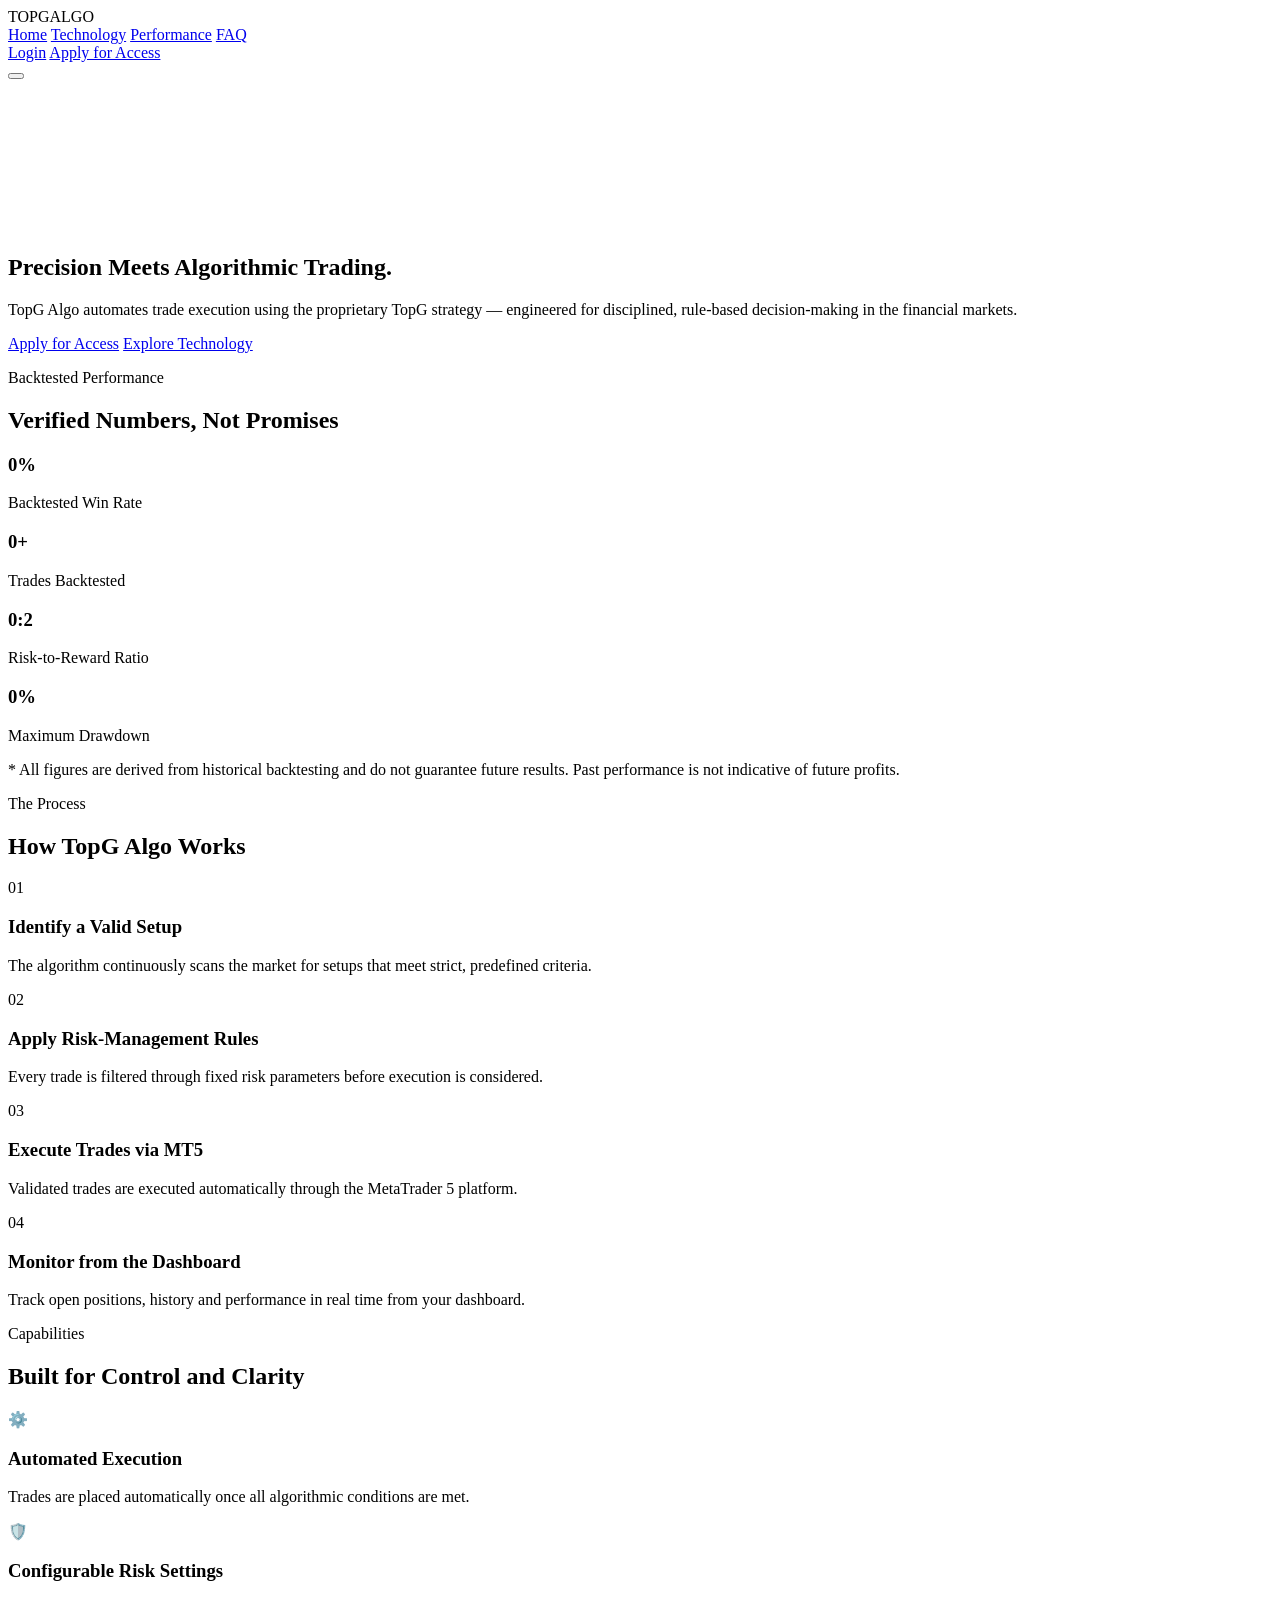
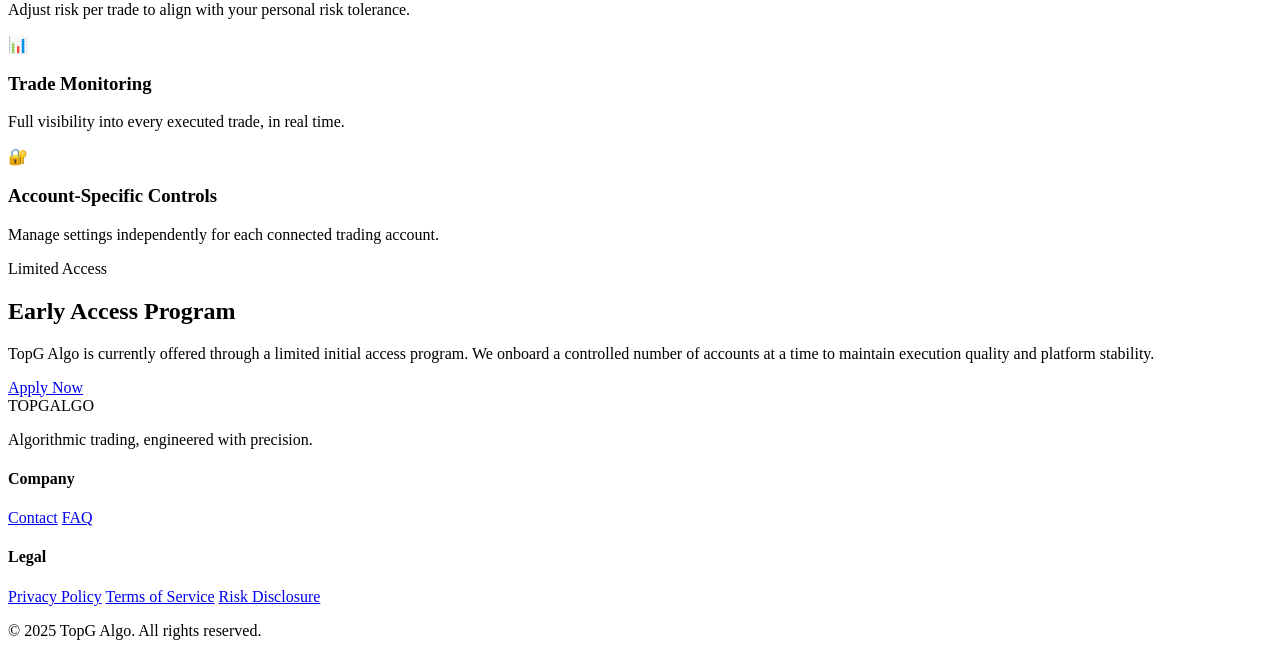
==== index.html @ c68fd4d6 "Create index.html" ====
<!DOCTYPE html>
<html lang="en">
<head>
<meta charset="UTF-8">
<meta name="viewport" content="width=device-width, initial-scale=1.0">
<title>TopG Algo — Precision Meets Algorithmic Trading</title>
<link rel="stylesheet" href="style.css">
<link rel="preconnect" href="https://fonts.googleapis.com">
<link href="https://fonts.googleapis.com/css2?family=Inter:wght@400;500;600;700;800&display=swap" rel="stylesheet">
</head>
<body>

<!-- ===== Navigation ===== -->
<header class="navbar" id="navbar">
  <div class="container nav-container">
    <div class="logo">TOPG<span>ALGO</span></div>

    <nav class="nav-links" id="navLinks">
      <a href="#home">Home</a>
      <a href="#technology">Technology</a>
      <a href="#performance">Performance</a>
      <a href="#faq">FAQ</a>
    </nav>

    <div class="nav-buttons">
      <a href="#" class="btn btn-ghost">Login</a>
      <a href="#access" class="btn btn-primary">Apply for Access</a>
    </div>

    <button class="hamburger" id="hamburger" aria-label="Menu">
      <span></span><span></span><span></span>
    </button>
  </div>
</header>

<!-- ===== Hero Section ===== -->
<section class="hero" id="home">
  <canvas id="chartCanvas"></canvas>
  <div class="hero-overlay"></div>
  <div class="container hero-content">
    <h1 class="hero-title">Precision Meets <span>Algorithmic Trading.</span></h1>
    <p class="hero-subtitle">
      TopG Algo automates trade execution using the proprietary TopG strategy —
      engineered for disciplined, rule-based decision-making in the financial markets.
    </p>
    <div class="hero-buttons">
      <a href="#access" class="btn btn-primary btn-lg">Apply for Access</a>
      <a href="#technology" class="btn btn-outline btn-lg">Explore Technology</a>
    </div>
  </div>
  <div class="scroll-indicator">
    <span></span>
  </div>
</section>

<!-- ===== Statistics Section ===== -->
<section class="stats" id="performance">
  <div class="container">
    <p class="section-label">Backtested Performance</p>
    <h2 class="section-title">Verified Numbers, Not Promises</h2>
    <div class="stats-grid">
      <div class="stat-card">
        <h3 class="stat-number" data-target="68" data-suffix="%">0%</h3>
        <p class="stat-label">Backtested Win Rate</p>
      </div>
      <div class="stat-card">
        <h3 class="stat-number" data-target="12500" data-suffix="+">0+</h3>
        <p class="stat-label">Trades Backtested</p>
      </div>
      <div class="stat-card">
        <h3 class="stat-number" data-target="1" data-decimal="3" data-suffix=":2">0:2</h3>
        <p class="stat-label">Risk-to-Reward Ratio</p>
      </div>
      <div class="stat-card">
        <h3 class="stat-number" data-target="14" data-suffix="%">0%</h3>
        <p class="stat-label">Maximum Drawdown</p>
      </div>
    </div>
    <p class="disclaimer">
      * All figures are derived from historical backtesting and do not guarantee future results.
      Past performance is not indicative of future profits.
    </p>
  </div>
</section>

<!-- ===== How It Works ===== -->
<section class="how-it-works" id="technology">
  <div class="container">
    <p class="section-label">The Process</p>
    <h2 class="section-title">How TopG Algo Works</h2>
    <div class="steps-grid">
      <div class="step-card">
        <div class="step-number">01</div>
        <h3>Identify a Valid Setup</h3>
        <p>The algorithm continuously scans the market for setups that meet strict, predefined criteria.</p>
      </div>
      <div class="step-card">
        <div class="step-number">02</div>
        <h3>Apply Risk-Management Rules</h3>
        <p>Every trade is filtered through fixed risk parameters before execution is considered.</p>
      </div>
      <div class="step-card">
        <div class="step-number">03</div>
        <h3>Execute Trades via MT5</h3>
        <p>Validated trades are executed automatically through the MetaTrader 5 platform.</p>
      </div>
      <div class="step-card">
        <div class="step-number">04</div>
        <h3>Monitor from the Dashboard</h3>
        <p>Track open positions, history and performance in real time from your dashboard.</p>
      </div>
    </div>
  </div>
</section>

<!-- ===== Features Section ===== -->
<section class="features">
  <div class="container">
    <p class="section-label">Capabilities</p>
    <h2 class="section-title">Built for Control and Clarity</h2>
    <div class="features-grid">
      <div class="feature-card">
        <div class="feature-icon">⚙️</div>
        <h3>Automated Execution</h3>
        <p>Trades are placed automatically once all algorithmic conditions are met.</p>
      </div>
      <div class="feature-card">
        <div class="feature-icon">🛡️</div>
        <h3>Configurable Risk Settings</h3>
        <p>Adjust risk per trade to align with your personal risk tolerance.</p>
      </div>
      <div class="feature-card">
        <div class="feature-icon">📊</div>
        <h3>Trade Monitoring</h3>
        <p>Full visibility into every executed trade, in real time.</p>
      </div>
      <div class="feature-card">
        <div class="feature-icon">🔐</div>
        <h3>Account-Specific Controls</h3>
        <p>Manage settings independently for each connected trading account.</p>
      </div>
    </div>
  </div>
</section>

<!-- ===== Access Section ===== -->
<section class="access" id="access">
  <div class="container access-content">
    <p class="section-label">Limited Access</p>
    <h2 class="section-title">Early Access Program</h2>
    <p class="access-text">
      TopG Algo is currently offered through a limited initial access program.
      We onboard a controlled number of accounts at a time to maintain execution quality
      and platform stability.
    </p>
    <a href="#" class="btn btn-primary btn-lg">Apply Now</a>
  </div>
</section>

<!-- ===== Footer ===== -->
<footer class="footer" id="faq">
  <div class="container footer-content">
    <div class="footer-brand">
      <div class="logo">TOPG<span>ALGO</span></div>
      <p>Algorithmic trading, engineered with precision.</p>
    </div>
    <div class="footer-links">
      <div class="footer-col">
        <h4>Company</h4>
        <a href="#">Contact</a>
        <a href="#">FAQ</a>
      </div>
      <div class="footer-col">
        <h4>Legal</h4>
        <a href="#">Privacy Policy</a>
        <a href="#">Terms of Service</a>
        <a href="#">Risk Disclosure</a>
      </div>
    </div>
  </div>
  <div class="footer-bottom">
    <p>&copy; 2025 TopG Algo. All rights reserved.</p>
  </div>
</footer>

<script src="script.js"></script>
</body>
</html>
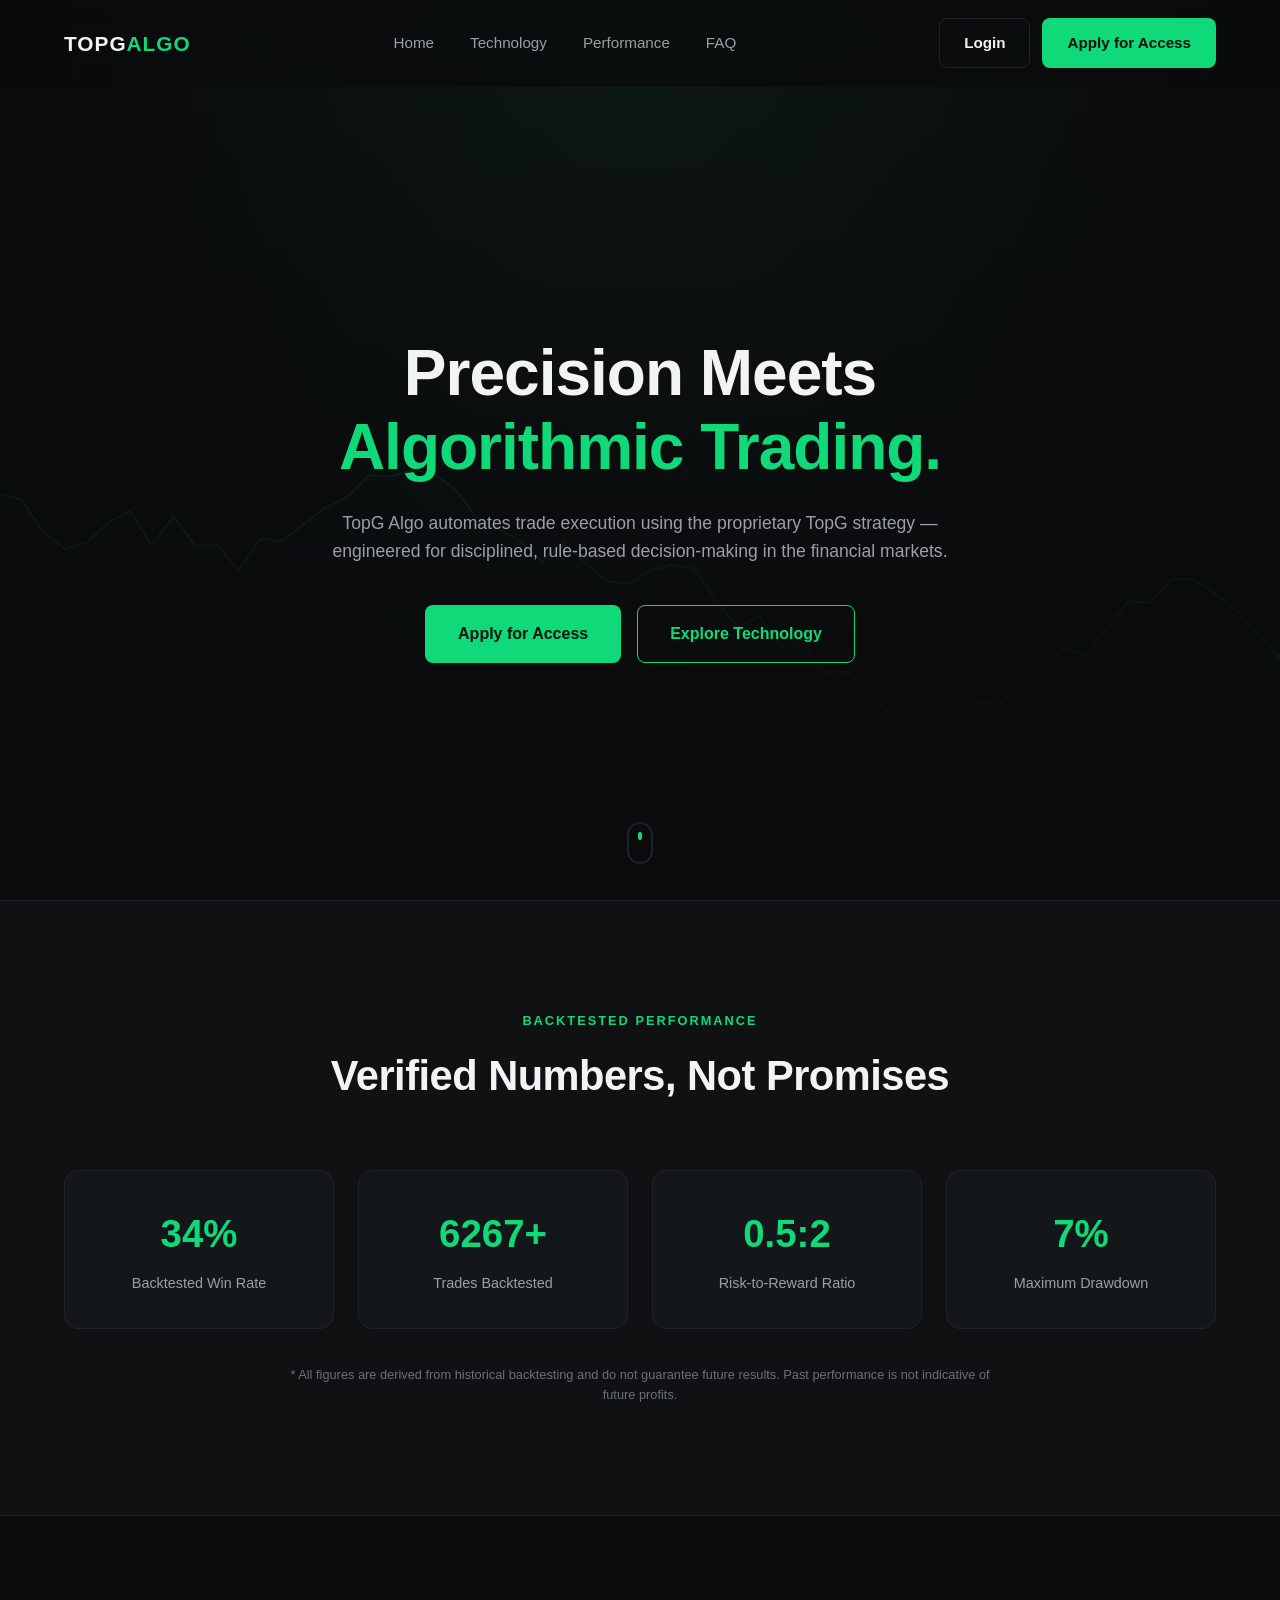
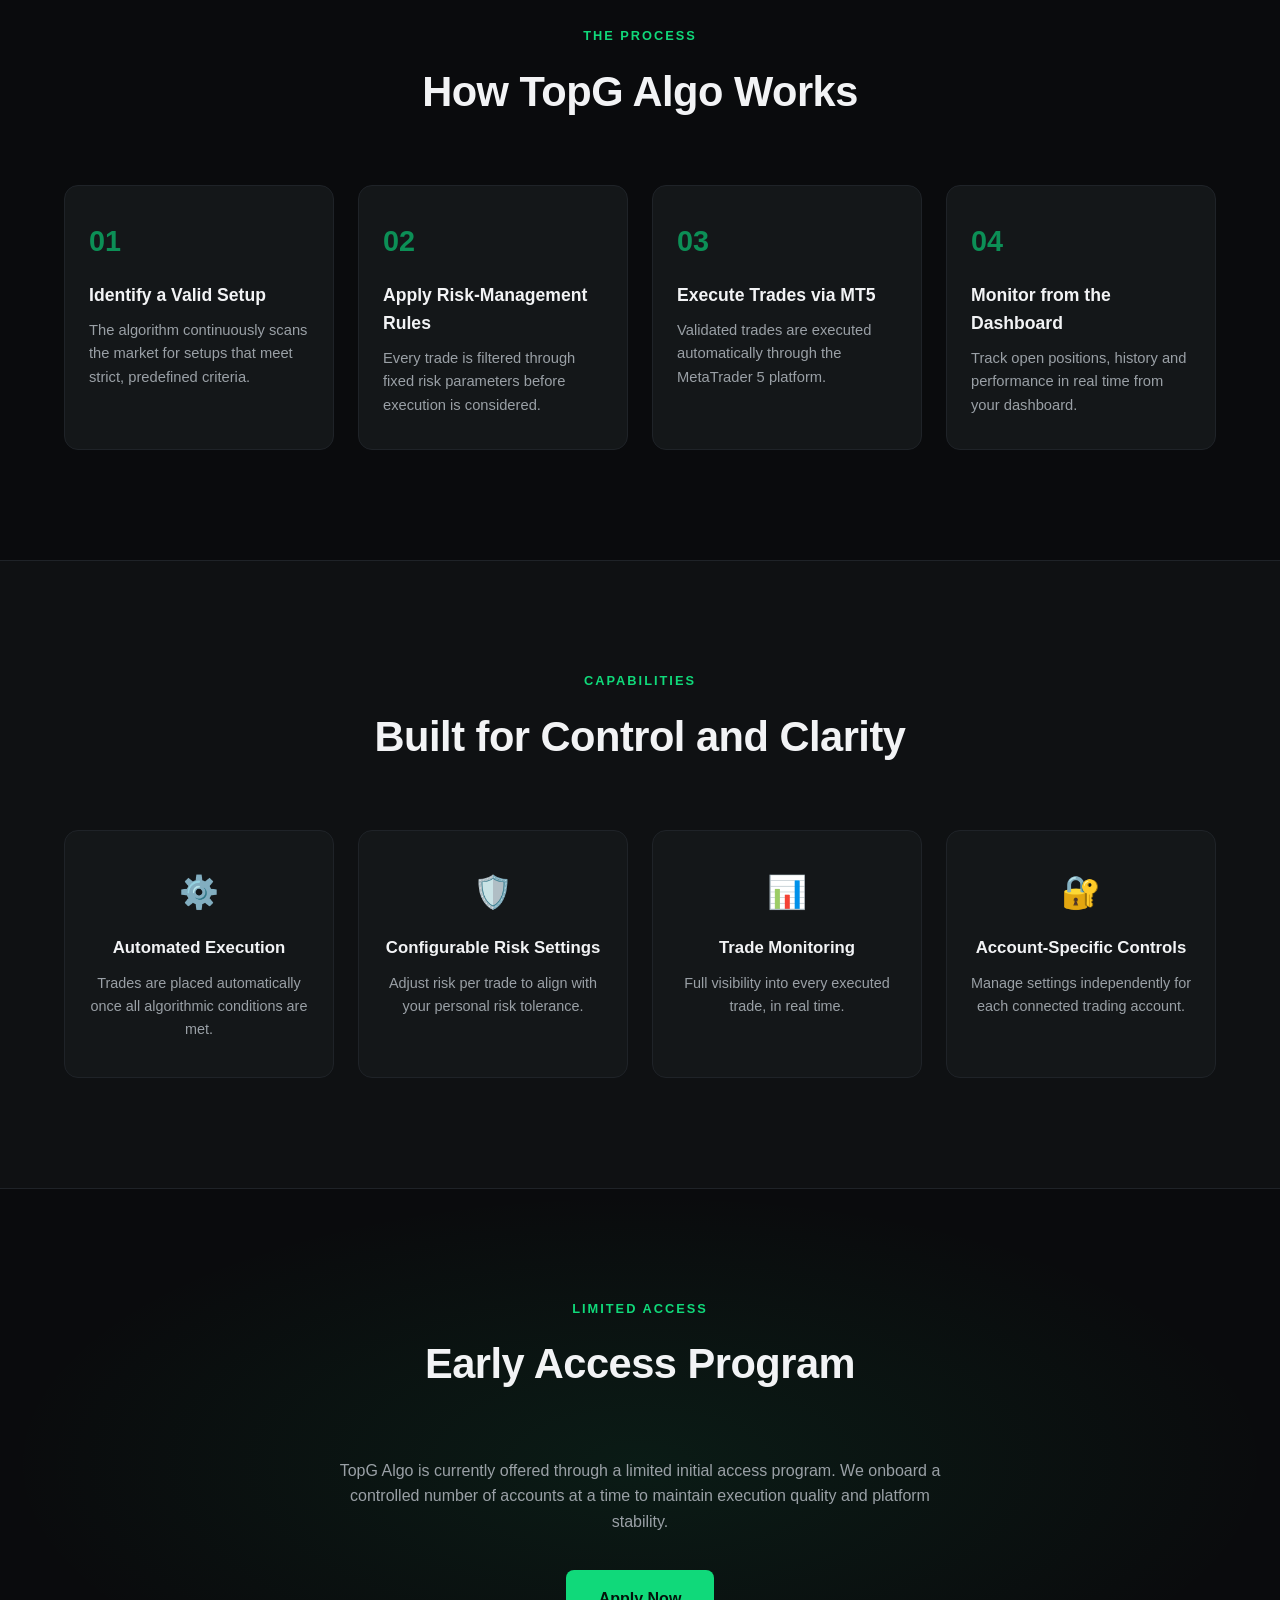
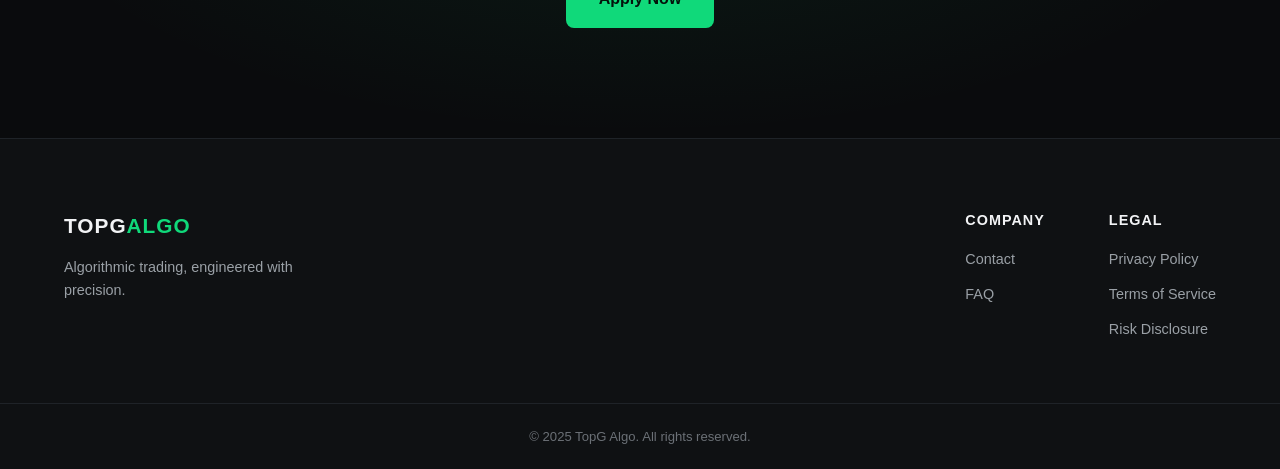
==== commit 9dc2fab9: "Update index.html" ====
--- a/index.html
+++ b/index.html
@@ -23,8 +23,8 @@
     </nav>
 
     <div class="nav-buttons">
-      <a href="#" class="btn btn-ghost">Login</a>
-      <a href="#access" class="btn btn-primary">Apply for Access</a>
+      <a href="pages/login.html" class="btn btn-ghost">Login</a>
+      <a href="pages/login.html" class="btn btn-primary">Apply for Access</a>
     </div>
 
     <button class="hamburger" id="hamburger" aria-label="Menu">
@@ -44,7 +44,7 @@
       engineered for disciplined, rule-based decision-making in the financial markets.
     </p>
     <div class="hero-buttons">
-      <a href="#access" class="btn btn-primary btn-lg">Apply for Access</a>
+      <a href="pages/login.html" class="btn btn-primary btn-lg">Apply for Access</a>
       <a href="#technology" class="btn btn-outline btn-lg">Explore Technology</a>
     </div>
   </div>
@@ -153,7 +153,7 @@
       We onboard a controlled number of accounts at a time to maintain execution quality
       and platform stability.
     </p>
-    <a href="#" class="btn btn-primary btn-lg">Apply Now</a>
+    <a href="pages/login.html" class="btn btn-primary btn-lg">Apply Now</a>
   </div>
 </section>
 
--- a/style.css
+++ b/style.css
@@ -0,0 +1,578 @@
+/* ===== Reset & Base ===== */
+* {
+  margin: 0;
+  padding: 0;
+  box-sizing: border-box;
+}
+
+:root {
+  --bg-black: #0a0b0d;
+  --bg-dark: #0f1113;
+  --bg-card: #141719;
+  --border-color: #1f2328;
+  --emerald: #10d97a;
+  --emerald-dim: #0c8f56;
+  --text-main: #f2f3f5;
+  --text-muted: #9aa0a6;
+  --text-faint: #6b7076;
+}
+
+html {
+  scroll-behavior: smooth;
+}
+
+body {
+  font-family: 'Inter', sans-serif;
+  background: var(--bg-black);
+  color: var(--text-main);
+  line-height: 1.6;
+  overflow-x: hidden;
+}
+
+.container {
+  max-width: 1200px;
+  margin: 0 auto;
+  padding: 0 24px;
+}
+
+a {
+  text-decoration: none;
+  color: inherit;
+}
+
+ul {
+  list-style: none;
+}
+
+/* ===== Buttons ===== */
+.btn {
+  display: inline-block;
+  padding: 12px 24px;
+  border-radius: 8px;
+  font-weight: 600;
+  font-size: 0.95rem;
+  transition: all 0.3s ease;
+  cursor: pointer;
+  border: 1px solid transparent;
+  white-space: nowrap;
+}
+
+.btn-primary {
+  background: var(--emerald);
+  color: #04130b;
+}
+
+.btn-primary:hover {
+  background: #0fe085;
+  box-shadow: 0 0 20px rgba(16, 217, 122, 0.4);
+  transform: translateY(-2px);
+}
+
+.btn-ghost {
+  color: var(--text-main);
+  border: 1px solid var(--border-color);
+}
+
+.btn-ghost:hover {
+  border-color: var(--emerald);
+  color: var(--emerald);
+}
+
+.btn-outline {
+  border: 1px solid var(--emerald);
+  color: var(--emerald);
+}
+
+.btn-outline:hover {
+  background: rgba(16, 217, 122, 0.1);
+  transform: translateY(-2px);
+}
+
+.btn-lg {
+  padding: 15px 32px;
+  font-size: 1rem;
+}
+
+/* ===== Navbar ===== */
+.navbar {
+  position: fixed;
+  top: 0;
+  left: 0;
+  width: 100%;
+  z-index: 1000;
+  background: rgba(10, 11, 13, 0.75);
+  backdrop-filter: blur(12px);
+  border-bottom: 1px solid transparent;
+  transition: border-color 0.3s ease, background 0.3s ease;
+}
+
+.navbar.scrolled {
+  border-bottom: 1px solid var(--border-color);
+  background: rgba(10, 11, 13, 0.95);
+}
+
+.nav-container {
+  display: flex;
+  align-items: center;
+  justify-content: space-between;
+  padding-top: 18px;
+  padding-bottom: 18px;
+}
+
+.logo {
+  font-size: 1.3rem;
+  font-weight: 800;
+  letter-spacing: 1px;
+  color: var(--text-main);
+}
+
+.logo span {
+  color: var(--emerald);
+}
+
+.nav-links {
+  display: flex;
+  gap: 36px;
+}
+
+.nav-links a {
+  font-size: 0.95rem;
+  font-weight: 500;
+  color: var(--text-muted);
+  transition: color 0.25s ease;
+  position: relative;
+}
+
+.nav-links a:hover {
+  color: var(--text-main);
+}
+
+.nav-buttons {
+  display: flex;
+  align-items: center;
+  gap: 12px;
+}
+
+.hamburger {
+  display: none;
+  flex-direction: column;
+  gap: 5px;
+  background: none;
+  border: none;
+  cursor: pointer;
+  z-index: 1100;
+}
+
+.hamburger span {
+  width: 24px;
+  height: 2px;
+  background: var(--text-main);
+  transition: all 0.3s ease;
+}
+
+/* ===== Hero ===== */
+.hero {
+  position: relative;
+  min-height: 100vh;
+  display: flex;
+  align-items: center;
+  justify-content: center;
+  overflow: hidden;
+  background: radial-gradient(ellipse at top, #0e1a14 0%, var(--bg-black) 65%);
+}
+
+#chartCanvas {
+  position: absolute;
+  top: 0;
+  left: 0;
+  width: 100%;
+  height: 100%;
+  opacity: 0.35;
+}
+
+.hero-overlay {
+  position: absolute;
+  inset: 0;
+  background: linear-gradient(180deg, transparent 0%, var(--bg-black) 90%);
+  pointer-events: none;
+}
+
+.hero-content {
+  position: relative;
+  z-index: 2;
+  text-align: center;
+  max-width: 820px;
+  padding-top: 100px;
+}
+
+.hero-title {
+  font-size: clamp(2.2rem, 5.5vw, 4rem);
+  font-weight: 800;
+  line-height: 1.15;
+  margin-bottom: 24px;
+  letter-spacing: -1px;
+  opacity: 0;
+  animation: fadeUp 0.9s ease forwards;
+}
+
+.hero-title span {
+  color: var(--emerald);
+  display: inline-block;
+}
+
+.hero-subtitle {
+  font-size: 1.1rem;
+  color: var(--text-muted);
+  max-width: 620px;
+  margin: 0 auto 40px;
+  opacity: 0;
+  animation: fadeUp 0.9s ease 0.2s forwards;
+}
+
+.hero-buttons {
+  display: flex;
+  gap: 16px;
+  justify-content: center;
+  flex-wrap: wrap;
+  opacity: 0;
+  animation: fadeUp 0.9s ease 0.4s forwards;
+}
+
+@keyframes fadeUp {
+  from { opacity: 0; transform: translateY(24px); }
+  to { opacity: 1; transform: translateY(0); }
+}
+
+.scroll-indicator {
+  position: absolute;
+  bottom: 36px;
+  left: 50%;
+  transform: translateX(-50%);
+  width: 26px;
+  height: 42px;
+  border: 2px solid var(--border-color);
+  border-radius: 20px;
+  z-index: 2;
+}
+
+.scroll-indicator span {
+  position: absolute;
+  top: 8px;
+  left: 50%;
+  transform: translateX(-50%);
+  width: 4px;
+  height: 8px;
+  background: var(--emerald);
+  border-radius: 2px;
+  animation: scrollDown 1.6s ease infinite;
+}
+
+@keyframes scrollDown {
+  0% { opacity: 1; top: 8px; }
+  100% { opacity: 0; top: 22px; }
+}
+
+/* ===== Section Common ===== */
+section {
+  padding: 110px 0;
+  position: relative;
+}
+
+.section-label {
+  text-align: center;
+  color: var(--emerald);
+  text-transform: uppercase;
+  letter-spacing: 2px;
+  font-size: 0.8rem;
+  font-weight: 600;
+  margin-bottom: 12px;
+}
+
+.section-title {
+  text-align: center;
+  font-size: clamp(1.8rem, 4vw, 2.6rem);
+  font-weight: 800;
+  margin-bottom: 60px;
+  letter-spacing: -0.5px;
+}
+
+/* ===== Stats ===== */
+.stats {
+  background: var(--bg-dark);
+  border-top: 1px solid var(--border-color);
+  border-bottom: 1px solid var(--border-color);
+}
+
+.stats-grid {
+  display: grid;
+  grid-template-columns: repeat(4, 1fr);
+  gap: 24px;
+}
+
+.stat-card {
+  text-align: center;
+  padding: 32px 16px;
+  background: var(--bg-card);
+  border: 1px solid var(--border-color);
+  border-radius: 14px;
+  opacity: 0;
+  transform: translateY(20px);
+  transition: opacity 0.6s ease, transform 0.6s ease, border-color 0.3s ease;
+}
+
+.stat-card:hover {
+  border-color: var(--emerald-dim);
+}
+
+.stat-card.visible {
+  opacity: 1;
+  transform: translateY(0);
+}
+
+.stat-number {
+  font-size: 2.4rem;
+  font-weight: 800;
+  color: var(--emerald);
+  margin-bottom: 8px;
+}
+
+.stat-label {
+  font-size: 0.9rem;
+  color: var(--text-muted);
+}
+
+.disclaimer {
+  margin-top: 36px;
+  text-align: center;
+  font-size: 0.8rem;
+  color: var(--text-faint);
+  max-width: 700px;
+  margin-left: auto;
+  margin-right: auto;
+}
+
+/* ===== How It Works ===== */
+.steps-grid {
+  display: grid;
+  grid-template-columns: repeat(4, 1fr);
+  gap: 24px;
+}
+
+.step-card {
+  background: var(--bg-card);
+  border: 1px solid var(--border-color);
+  border-radius: 14px;
+  padding: 32px 24px;
+  opacity: 0;
+  transform: translateY(20px);
+  transition: opacity 0.6s ease, transform 0.6s ease, border-color 0.3s ease, transform 0.3s ease;
+}
+
+.step-card.visible {
+  opacity: 1;
+  transform: translateY(0);
+}
+
+.step-card:hover {
+  border-color: var(--emerald-dim);
+  transform: translateY(-6px);
+}
+
+.step-number {
+  font-size: 1.8rem;
+  font-weight: 800;
+  color: var(--emerald-dim);
+  margin-bottom: 16px;
+}
+
+.step-card h3 {
+  font-size: 1.1rem;
+  margin-bottom: 10px;
+  font-weight: 700;
+}
+
+.step-card p {
+  font-size: 0.92rem;
+  color: var(--text-muted);
+}
+
+/* ===== Features ===== */
+.features {
+  background: var(--bg-dark);
+  border-top: 1px solid var(--border-color);
+  border-bottom: 1px solid var(--border-color);
+}
+
+.features-grid {
+  display: grid;
+  grid-template-columns: repeat(4, 1fr);
+  gap: 24px;
+}
+
+.feature-card {
+  text-align: center;
+  padding: 36px 20px;
+  border-radius: 14px;
+  background: var(--bg-card);
+  border: 1px solid var(--border-color);
+  opacity: 0;
+  transform: translateY(20px);
+  transition: opacity 0.6s ease, transform 0.6s ease, border-color 0.3s ease;
+}
+
+.feature-card.visible {
+  opacity: 1;
+  transform: translateY(0);
+}
+
+.feature-card:hover {
+  border-color: var(--emerald-dim);
+}
+
+.feature-icon {
+  font-size: 2rem;
+  margin-bottom: 16px;
+}
+
+.feature-card h3 {
+  font-size: 1.05rem;
+  margin-bottom: 10px;
+  font-weight: 700;
+}
+
+.feature-card p {
+  font-size: 0.9rem;
+  color: var(--text-muted);
+}
+
+/* ===== Access ===== */
+.access {
+  text-align: center;
+  background: radial-gradient(ellipse at center, rgba(16,217,122,0.08) 0%, transparent 70%);
+}
+
+.access-content {
+  max-width: 680px;
+}
+
+.access-text {
+  color: var(--text-muted);
+  margin-bottom: 36px;
+  font-size: 1rem;
+}
+
+/* ===== Footer ===== */
+.footer {
+  background: var(--bg-dark);
+  border-top: 1px solid var(--border-color);
+  padding: 70px 0 0;
+}
+
+.footer-content {
+  display: flex;
+  justify-content: space-between;
+  flex-wrap: wrap;
+  gap: 48px;
+  padding-bottom: 50px;
+}
+
+.footer-brand p {
+  color: var(--text-muted);
+  margin-top: 14px;
+  font-size: 0.9rem;
+  max-width: 280px;
+}
+
+.footer-links {
+  display: flex;
+  gap: 64px;
+}
+
+.footer-col h4 {
+  font-size: 0.9rem;
+  color: var(--text-main);
+  margin-bottom: 16px;
+  text-transform: uppercase;
+  letter-spacing: 1px;
+}
+
+.footer-col a {
+  display: block;
+  color: var(--text-muted);
+  font-size: 0.9rem;
+  margin-bottom: 12px;
+  transition: color 0.25s ease;
+}
+
+.footer-col a:hover {
+  color: var(--emerald);
+}
+
+.footer-bottom {
+  border-top: 1px solid var(--border-color);
+  padding: 22px 0;
+  text-align: center;
+  font-size: 0.82rem;
+  color: var(--text-faint);
+}
+
+/* ===== Responsive ===== */
+@media (max-width: 992px) {
+  .stats-grid,
+  .steps-grid,
+  .features-grid {
+    grid-template-columns: repeat(2, 1fr);
+  }
+}
+
+@media (max-width: 768px) {
+  .nav-links,
+  .nav-buttons {
+    display: none;
+  }
+
+  .hamburger {
+    display: flex;
+  }
+
+  .nav-links.active {
+    display: flex;
+    flex-direction: column;
+    position: fixed;
+    top: 64px;
+    left: 0;
+    width: 100%;
+    background: var(--bg-dark);
+    padding: 24px;
+    border-bottom: 1px solid var(--border-color);
+    gap: 20px;
+  }
+
+  .nav-buttons.active {
+    display: flex;
+    flex-direction: column;
+    position: fixed;
+    top: 300px;
+    left: 0;
+    width: 100%;
+    background: var(--bg-dark);
+    padding: 0 24px 24px;
+    gap: 12px;
+  }
+
+  .footer-content {
+    flex-direction: column;
+  }
+}
+
+@media (max-width: 580px) {
+  .stats-grid,
+  .steps-grid,
+  .features-grid {
+    grid-template-columns: 1fr;
+  }
+
+  section {
+    padding: 80px 0;
+  }
+}
